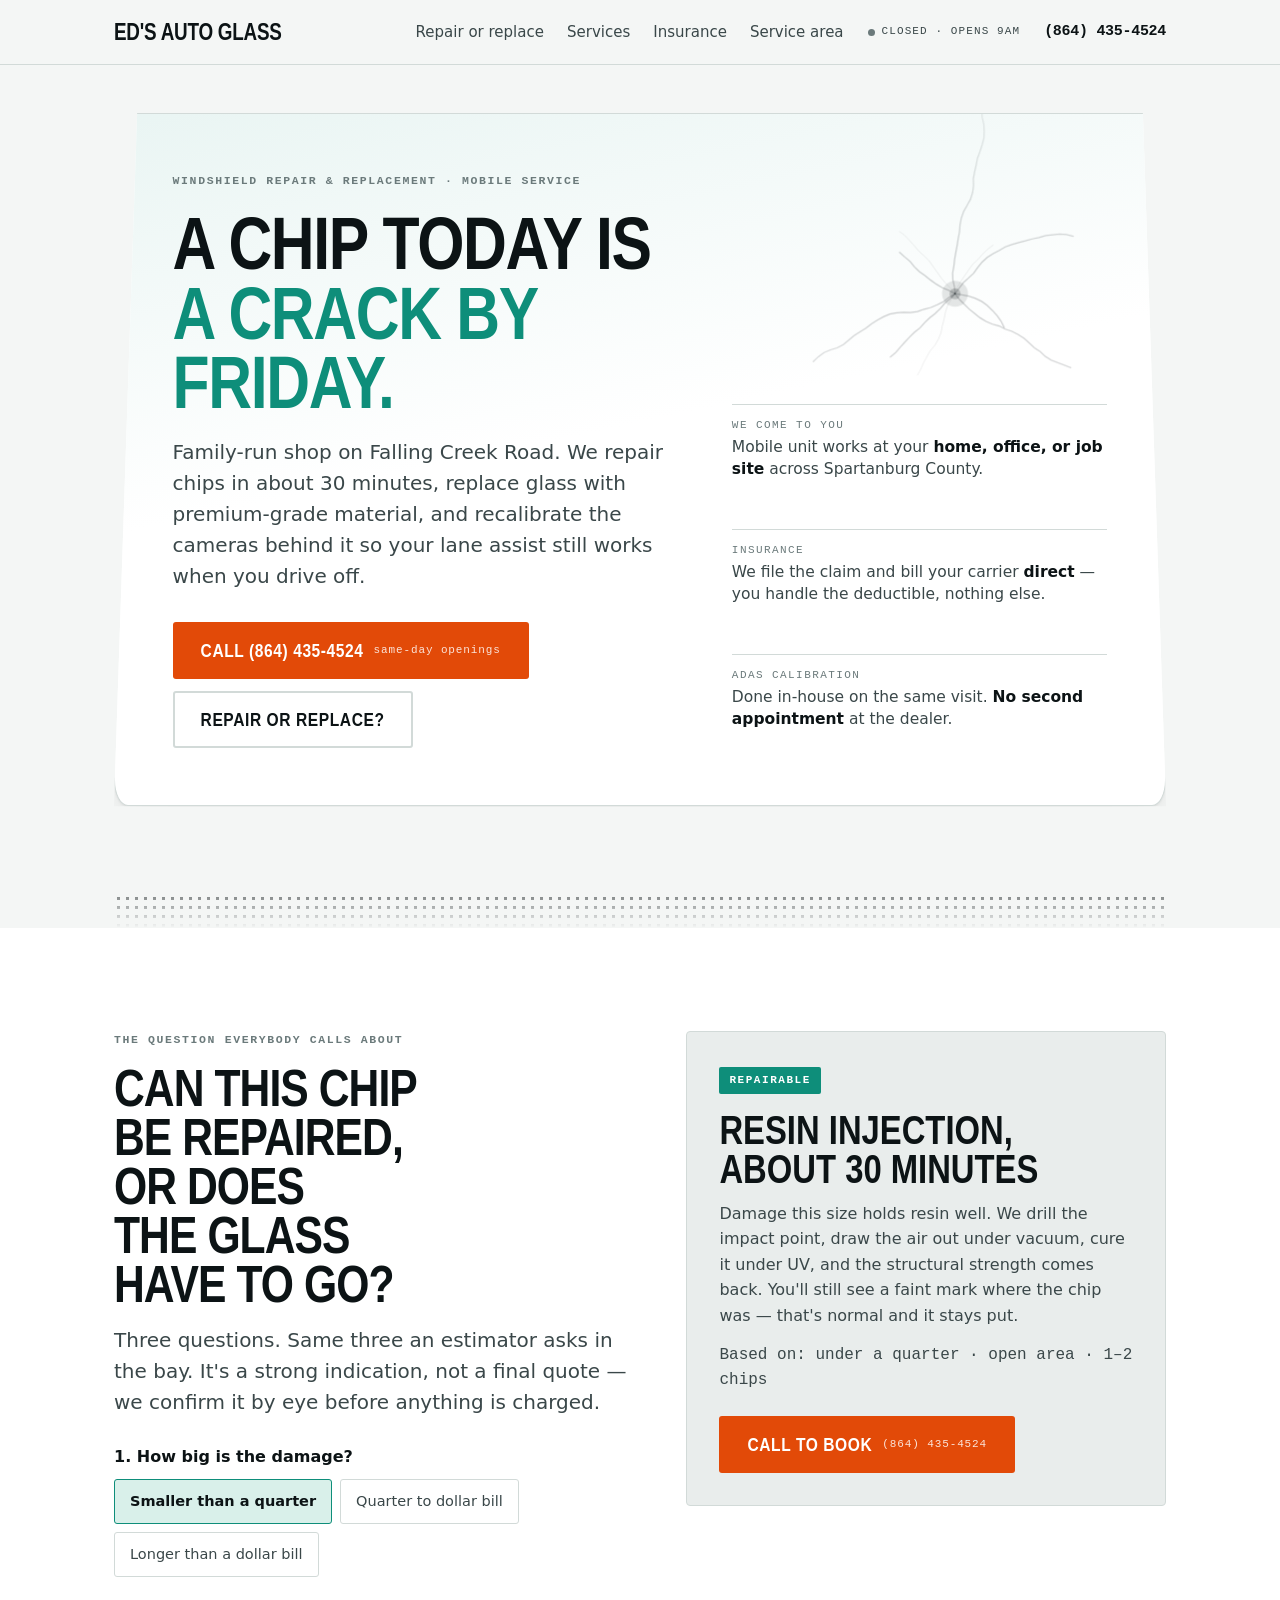
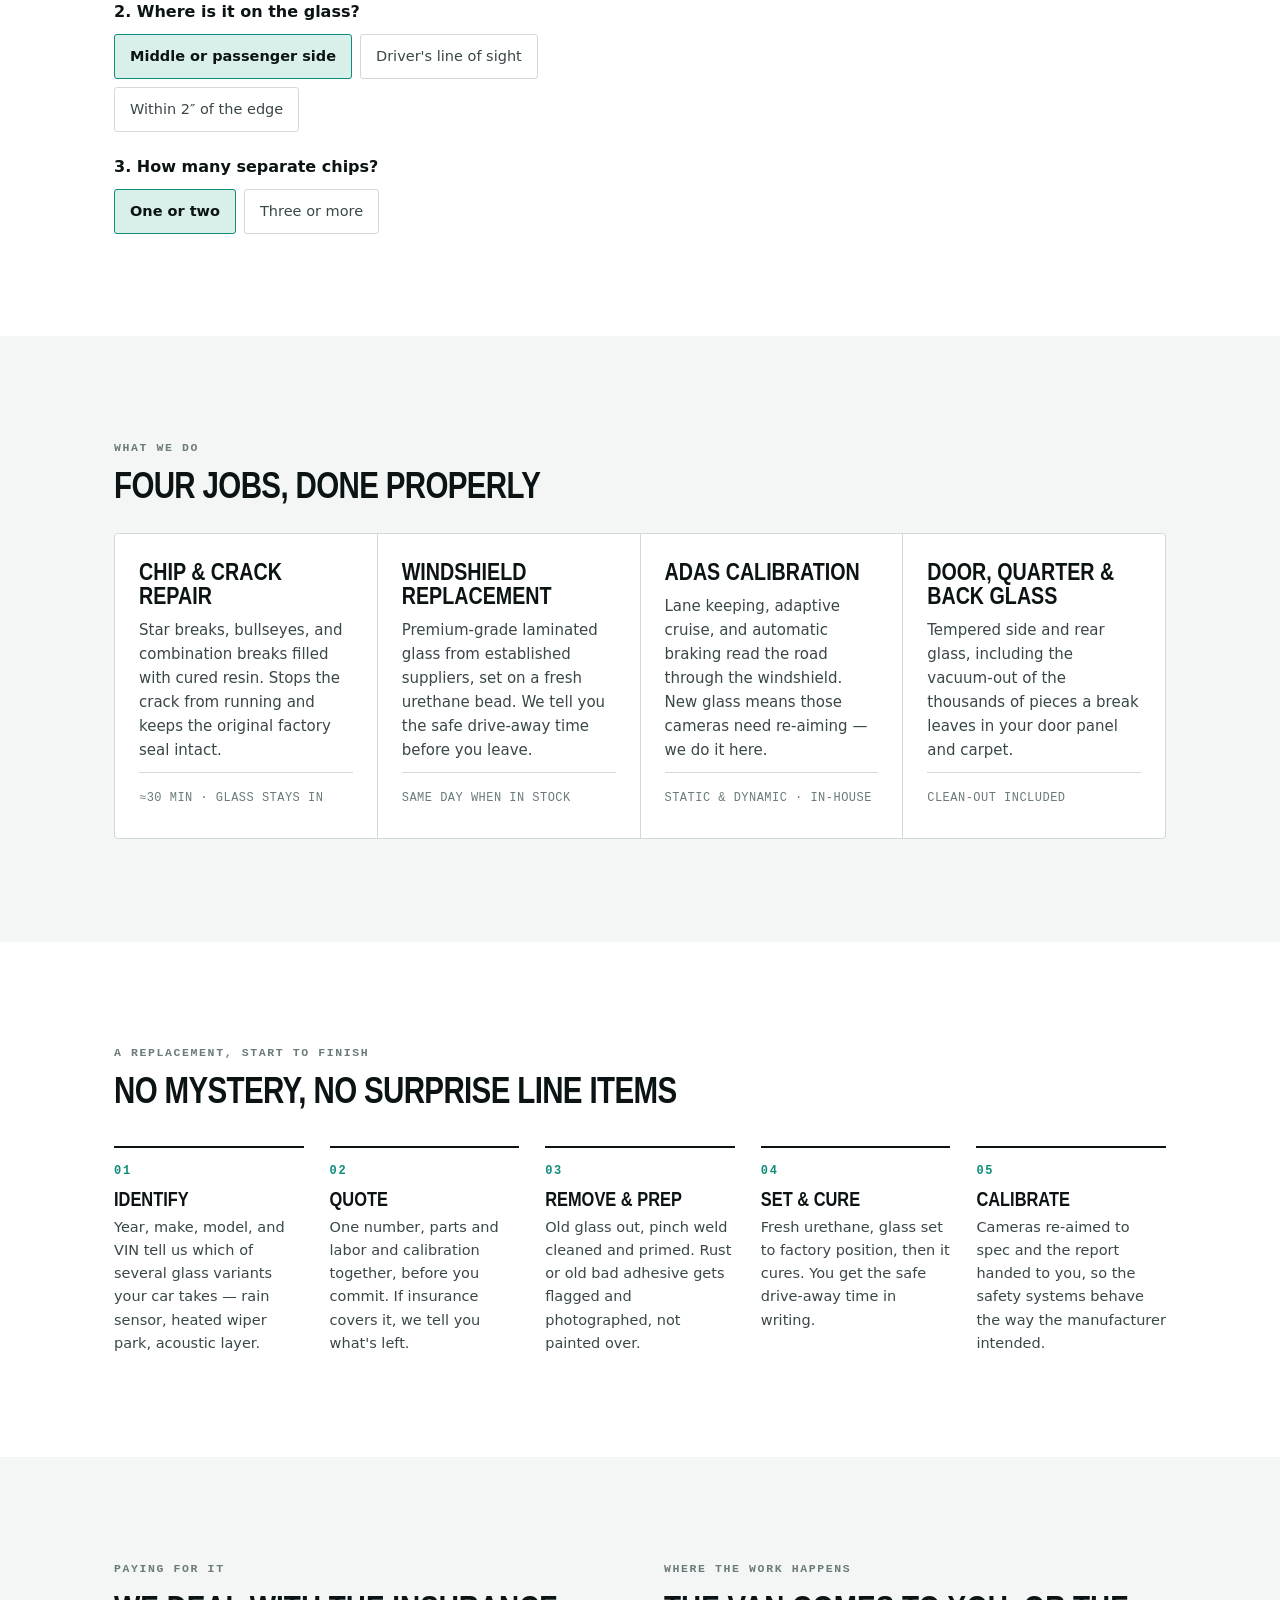
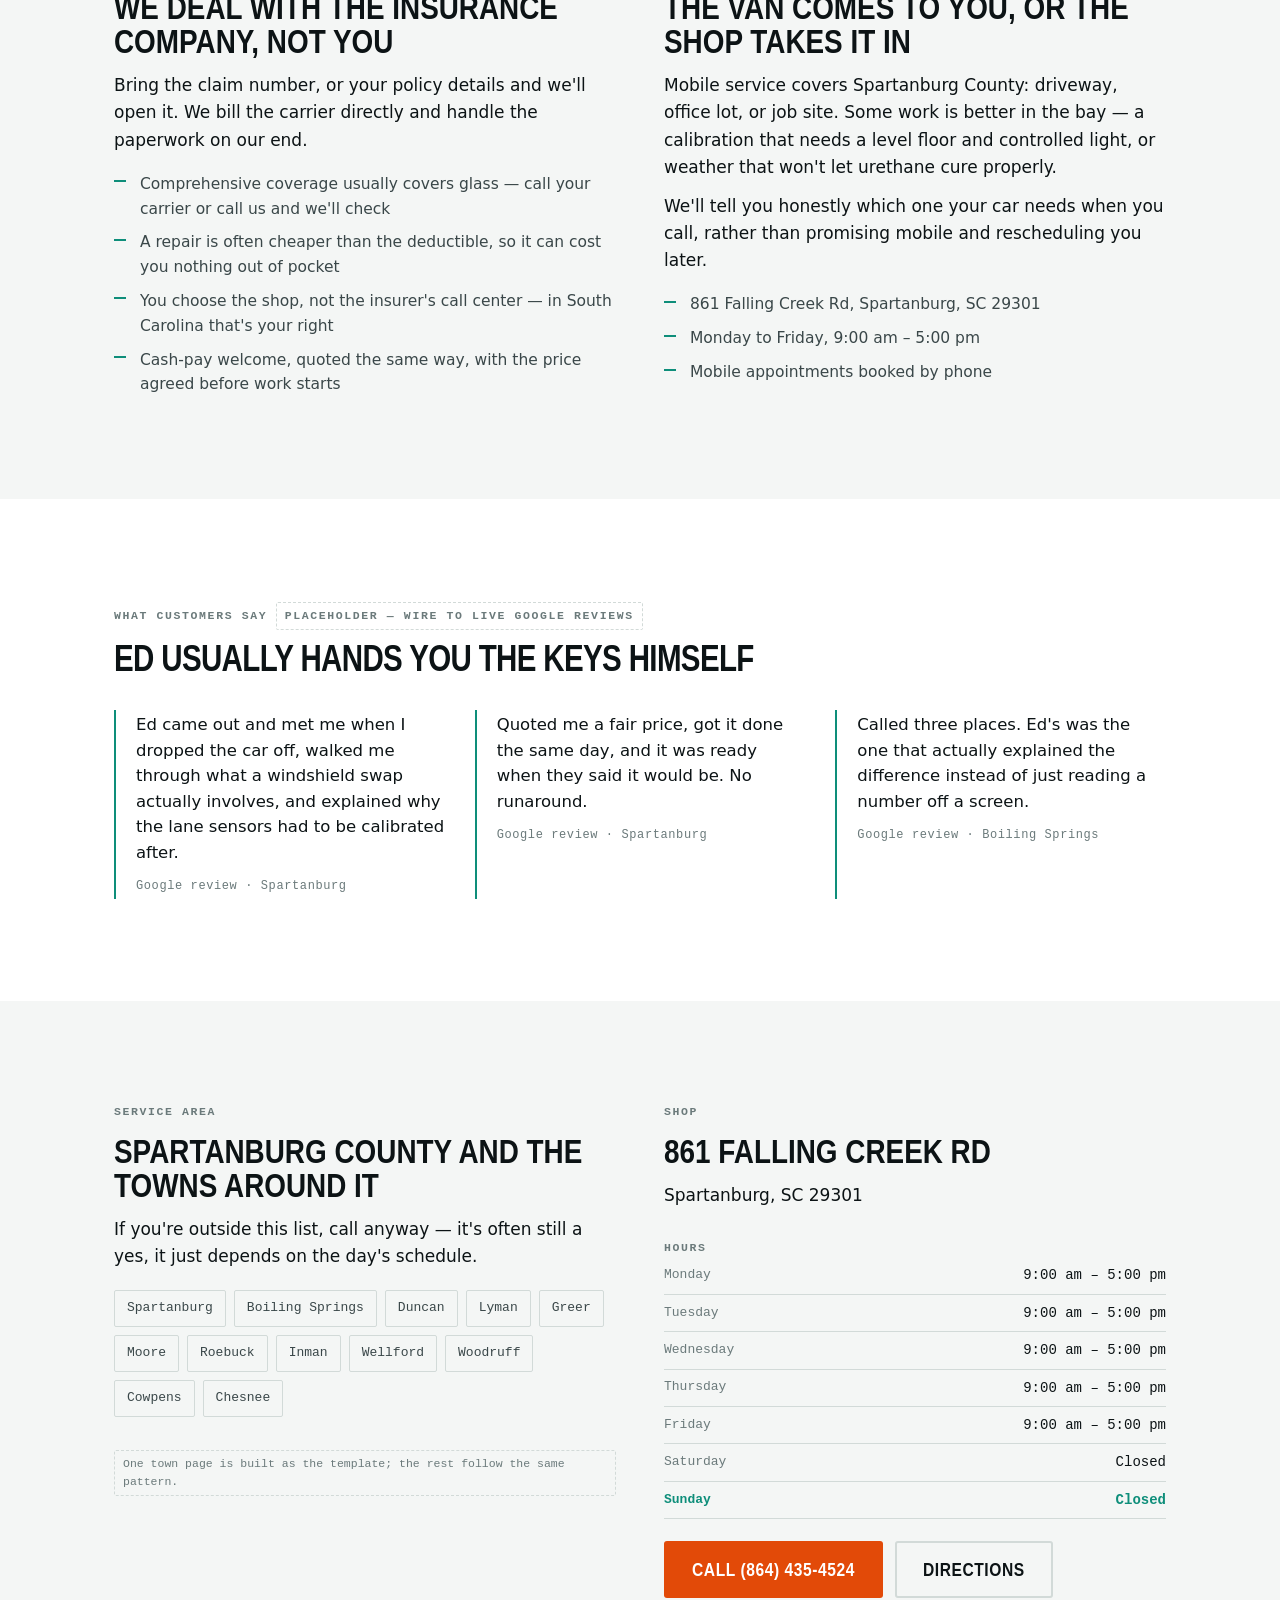
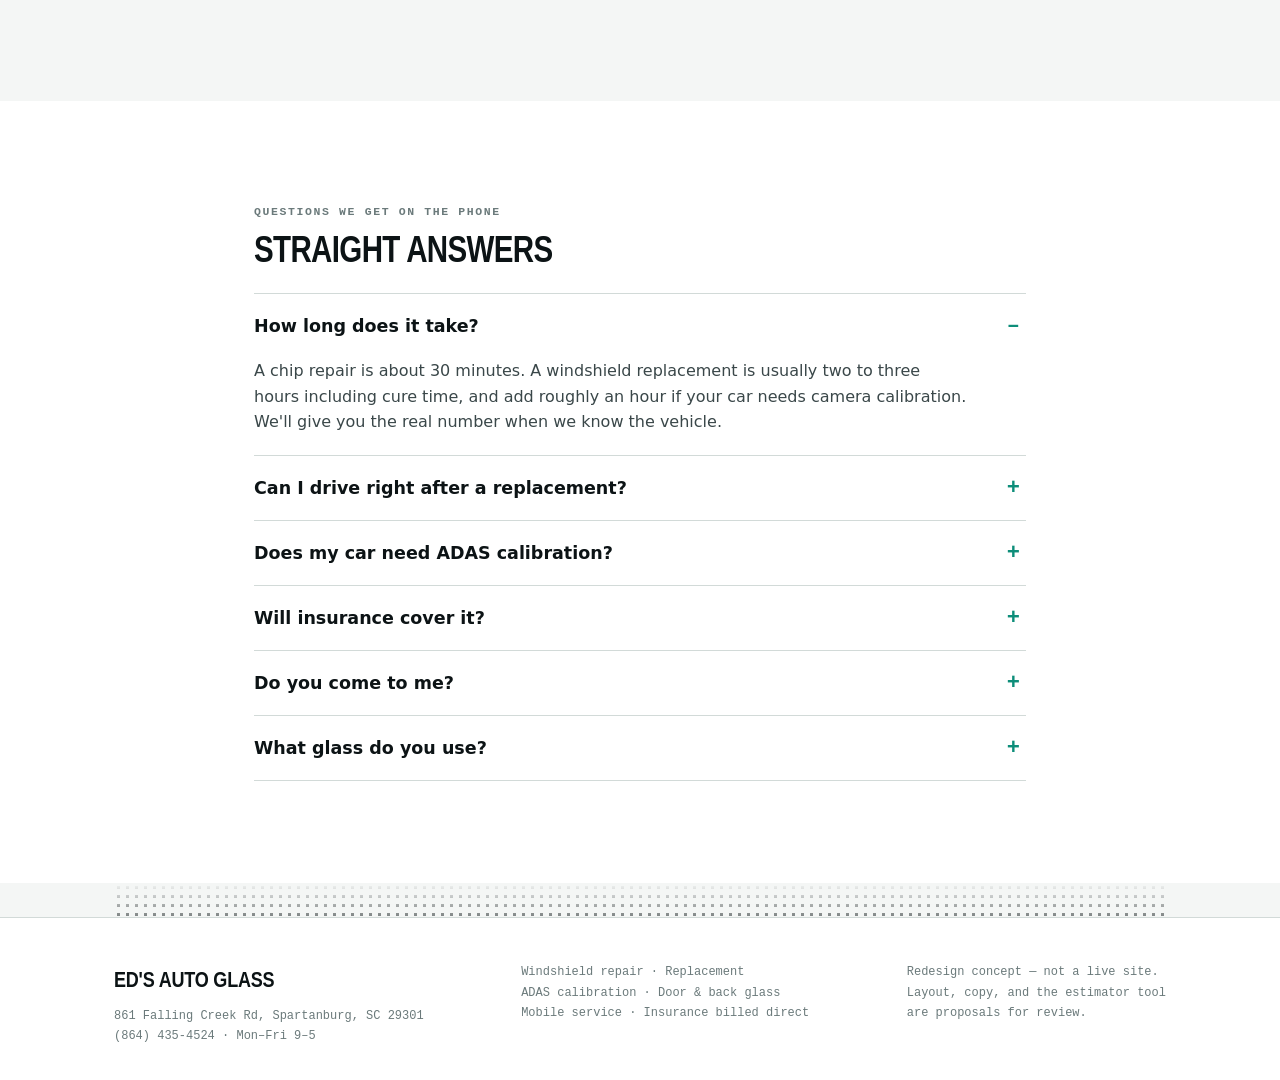
==== redesign/index.html @ d56897b0 "Add Ed's Auto Glass home page redesign concept Static concept for edsautoglassrepair.com, built arou" ====
<!doctype html>
<html lang="en">
<head>
<meta charset="utf-8">
<meta name="viewport" content="width=device-width, initial-scale=1">
<title>Windshield Repair &amp; Replacement in Spartanburg, SC | Ed's Auto Glass</title>
<meta name="description" content="Family-run auto glass shop in Spartanburg, SC. Chip repair in about 30 minutes, windshield replacement with ADAS calibration in-house, mobile service across Spartanburg County. Call (864) 435-4524.">
<link rel="canonical" href="https://www.edsautoglassrepair.com/">
<meta name="theme-color" content="#0E8E7A" media="(prefers-color-scheme: light)">
<meta name="theme-color" content="#0A1012" media="(prefers-color-scheme: dark)">

<meta property="og:type" content="website">
<meta property="og:site_name" content="Ed's Auto Glass">
<meta property="og:title" content="Windshield Repair &amp; Replacement in Spartanburg, SC">
<meta property="og:description" content="Chip repair in about 30 minutes. Windshield replacement with ADAS calibration done in-house. Mobile service across Spartanburg County.">
<meta property="og:url" content="https://www.edsautoglassrepair.com/">
<meta name="twitter:card" content="summary_large_image">

<link rel="stylesheet" href="assets/styles.css">

<script type="application/ld+json">
{
  "@context": "https://schema.org",
  "@type": "AutoRepair",
  "@id": "https://www.edsautoglassrepair.com/#shop",
  "name": "Ed's Auto Glass",
  "url": "https://www.edsautoglassrepair.com/",
  "telephone": "+1-864-435-4524",
  "address": {
    "@type": "PostalAddress",
    "streetAddress": "861 Falling Creek Rd",
    "addressLocality": "Spartanburg",
    "addressRegion": "SC",
    "postalCode": "29301",
    "addressCountry": "US"
  },
  "openingHoursSpecification": [{
    "@type": "OpeningHoursSpecification",
    "dayOfWeek": ["Monday","Tuesday","Wednesday","Thursday","Friday"],
    "opens": "09:00",
    "closes": "17:00"
  }],
  "areaServed": [
    {"@type":"City","name":"Spartanburg"},
    {"@type":"City","name":"Boiling Springs"},
    {"@type":"City","name":"Duncan"},
    {"@type":"City","name":"Lyman"},
    {"@type":"City","name":"Greer"},
    {"@type":"City","name":"Moore"},
    {"@type":"City","name":"Roebuck"},
    {"@type":"City","name":"Inman"},
    {"@type":"City","name":"Wellford"},
    {"@type":"City","name":"Woodruff"},
    {"@type":"City","name":"Cowpens"},
    {"@type":"City","name":"Chesnee"}
  ],
  "hasOfferCatalog": {
    "@type": "OfferCatalog",
    "name": "Auto glass services",
    "itemListElement": [
      {"@type":"Offer","itemOffered":{"@type":"Service","name":"Windshield chip and crack repair"}},
      {"@type":"Offer","itemOffered":{"@type":"Service","name":"Windshield replacement"}},
      {"@type":"Offer","itemOffered":{"@type":"Service","name":"ADAS camera calibration"}},
      {"@type":"Offer","itemOffered":{"@type":"Service","name":"Door, quarter and back glass replacement"}},
      {"@type":"Offer","itemOffered":{"@type":"Service","name":"Mobile auto glass service"}}
    ]
  }
}
</script>

<script type="application/ld+json">
{
  "@context": "https://schema.org",
  "@type": "FAQPage",
  "mainEntity": [
    {"@type":"Question","name":"How long does auto glass work take?",
     "acceptedAnswer":{"@type":"Answer","text":"A chip repair is about 30 minutes. A windshield replacement is usually two to three hours including cure time, and add roughly an hour if your car needs camera calibration."}},
    {"@type":"Question","name":"Can I drive right after a windshield replacement?",
     "acceptedAnswer":{"@type":"Answer","text":"Not immediately. Urethane needs to cure to hold the glass at crash strength, and the safe drive-away time depends on the adhesive and the weather that day. We give you the exact time before you leave."}},
    {"@type":"Question","name":"Does my car need ADAS calibration after a new windshield?",
     "acceptedAnswer":{"@type":"Answer","text":"If it has lane keeping, adaptive cruise, or automatic emergency braking, almost certainly yes. Those cameras look through the windshield and a new pane moves them off aim. We calibrate in-house on the same visit."}},
    {"@type":"Question","name":"Will insurance cover windshield repair or replacement?",
     "acceptedAnswer":{"@type":"Answer","text":"Comprehensive coverage typically includes glass, and a chip repair often costs less than a deductible. Give us your policy or claim number and we will check it and bill the carrier directly."}},
    {"@type":"Question","name":"Do you offer mobile auto glass service?",
     "acceptedAnswer":{"@type":"Answer","text":"Yes, across Spartanburg County. Some jobs are better done in the shop, such as calibrations that need a level floor, or weather that stops urethane curing properly."}},
    {"@type":"Question","name":"What glass do you use?",
     "acceptedAnswer":{"@type":"Answer","text":"Premium-grade laminated and tempered glass from established suppliers, meeting or exceeding federal safety standards. OEM-branded glass is available on request."}}
  ]
}
</script>
</head>
<body>

<a class="skip" href="#main">Skip to content</a>

<header class="topbar">
  <div class="wrap topbar__in">
    <a class="mark" href="/">
      <span class="mark__name">Ed's Auto Glass</span>
      <span class="mark__loc">Spartanburg, SC</span>
    </a>
    <nav class="nav" aria-label="Main">
      <a href="#check">Repair or replace</a>
      <a href="#services">Services</a>
      <a href="#insurance">Insurance</a>
      <a href="#area">Service area</a>
    </nav>
    <span class="status" id="status" data-open="no"><span class="status__dot"></span><span id="statusText">Mon–Fri 9–5</span></span>
    <a class="topphone" href="tel:+18644354524">(864)&nbsp;435-4524</a>
  </div>
</header>

<main id="main">

  <!-- HERO -->
  <section class="hero">
    <div class="wrap">
      <div class="glass">
        <div class="glass__frit"></div>
        <canvas id="crack" aria-hidden="true"></canvas>
        <div class="hero__grid">
          <div>
            <p class="label">Windshield repair &amp; replacement · Mobile service</p>
            <h1 class="h-display t-xxl" style="margin-top:18px">A chip today is<br><em>a crack by Friday.</em></h1>
            <p class="lede" style="margin-top:20px">Family-run shop on Falling Creek Road. We repair chips in about 30 minutes, replace glass with premium-grade material, and recalibrate the cameras behind it so your lane assist still works when you drive off.</p>
            <div class="hero__cta">
              <a class="btn btn--call" href="tel:+18644354524">Call (864) 435-4524 <span class="sub">same-day openings</span></a>
              <a class="btn btn--ghost" href="#check">Repair or replace?</a>
            </div>
          </div>
          <div class="hero__aside">
            <dl class="spec"><dt>We come to you</dt><dd>Mobile unit works at your <b>home, office, or job site</b> across Spartanburg County.</dd></dl>
            <dl class="spec"><dt>Insurance</dt><dd>We file the claim and bill your carrier <b>direct</b> — you handle the deductible, nothing else.</dd></dl>
            <dl class="spec"><dt>ADAS calibration</dt><dd>Done in-house on the same visit. <b>No second appointment</b> at the dealer.</dd></dl>
          </div>
        </div>
      </div>
    </div>
  </section>

  <div class="wrap"><div class="frit"></div></div>

  <!-- DECISION TOOL -->
  <section class="section section--panel" id="check">
    <div class="wrap">
      <div class="tool">
        <div>
          <p class="label">The question everybody calls about</p>
          <h2 class="h-display t-xl" style="margin-top:14px; max-width:14ch">Can this chip be repaired, or does the glass have to go?</h2>
          <p class="lede" style="margin-top:18px">Three questions. Same three an estimator asks in the bay. It's a strong indication, not a final quote — we confirm it by eye before anything is charged.</p>

          <div class="qset">
            <fieldset class="q">
              <legend>1. How big is the damage?</legend>
              <div class="opts">
                <label class="opt"><input type="radio" name="size" value="small" checked><span>Smaller than a quarter</span></label>
                <label class="opt"><input type="radio" name="size" value="mid"><span>Quarter to dollar bill</span></label>
                <label class="opt"><input type="radio" name="size" value="big"><span>Longer than a dollar bill</span></label>
              </div>
            </fieldset>
            <fieldset class="q">
              <legend>2. Where is it on the glass?</legend>
              <div class="opts">
                <label class="opt"><input type="radio" name="loc" value="open" checked><span>Middle or passenger side</span></label>
                <label class="opt"><input type="radio" name="loc" value="sight"><span>Driver's line of sight</span></label>
                <label class="opt"><input type="radio" name="loc" value="edge"><span>Within 2″ of the edge</span></label>
              </div>
            </fieldset>
            <fieldset class="q">
              <legend>3. How many separate chips?</legend>
              <div class="opts">
                <label class="opt"><input type="radio" name="count" value="few" checked><span>One or two</span></label>
                <label class="opt"><input type="radio" name="count" value="many"><span>Three or more</span></label>
              </div>
            </fieldset>
          </div>
        </div>

        <aside class="verdict" id="verdict" data-mode="repair" aria-live="polite">
          <span class="verdict__flag" id="vFlag">Repairable</span>
          <h3 id="vTitle">Resin injection, about 30 minutes</h3>
          <p id="vBody">Damage this size holds resin well. We drill the impact point, draw the air out under vacuum, cure it under UV, and the structural strength comes back. You'll still see a faint mark where the chip was — that's normal and it stays put.</p>
          <p class="verdict__why" id="vWhy">Based on: under a quarter · open area · 1–2 chips</p>
          <a class="btn btn--call" href="tel:+18644354524">Call to book <span class="sub">(864) 435-4524</span></a>
        </aside>
      </div>
    </div>
  </section>

  <!-- SERVICES -->
  <section class="section" id="services">
    <div class="wrap">
      <p class="label">What we do</p>
      <h2 class="h-display t-lg" style="margin:12px 0 30px">Four jobs, done properly</h2>
      <div class="grid-4">
        <article class="card">
          <h3>Chip &amp; crack repair</h3>
          <p>Star breaks, bullseyes, and combination breaks filled with cured resin. Stops the crack from running and keeps the original factory seal intact.</p>
          <p class="meta">≈30 MIN · GLASS STAYS IN</p>
        </article>
        <article class="card">
          <h3>Windshield replacement</h3>
          <p>Premium-grade laminated glass from established suppliers, set on a fresh urethane bead. We tell you the safe drive-away time before you leave.</p>
          <p class="meta">SAME DAY WHEN IN STOCK</p>
        </article>
        <article class="card">
          <h3>ADAS calibration</h3>
          <p>Lane keeping, adaptive cruise, and automatic braking read the road through the windshield. New glass means those cameras need re-aiming — we do it here.</p>
          <p class="meta">STATIC &amp; DYNAMIC · IN-HOUSE</p>
        </article>
        <article class="card">
          <h3>Door, quarter &amp; back glass</h3>
          <p>Tempered side and rear glass, including the vacuum-out of the thousands of pieces a break leaves in your door panel and carpet.</p>
          <p class="meta">CLEAN-OUT INCLUDED</p>
        </article>
      </div>
    </div>
  </section>

  <!-- PROCESS (numbered because it genuinely is a sequence) -->
  <section class="section section--panel">
    <div class="wrap">
      <p class="label">A replacement, start to finish</p>
      <h2 class="h-display t-lg" style="margin:12px 0 0">No mystery, no surprise line items</h2>
      <div class="steps">
        <div class="step"><div class="step__n">01</div><h4>Identify</h4><p>Year, make, model, and VIN tell us which of several glass variants your car takes — rain sensor, heated wiper park, acoustic layer.</p></div>
        <div class="step"><div class="step__n">02</div><h4>Quote</h4><p>One number, parts and labor and calibration together, before you commit. If insurance covers it, we tell you what's left.</p></div>
        <div class="step"><div class="step__n">03</div><h4>Remove &amp; prep</h4><p>Old glass out, pinch weld cleaned and primed. Rust or old bad adhesive gets flagged and photographed, not painted over.</p></div>
        <div class="step"><div class="step__n">04</div><h4>Set &amp; cure</h4><p>Fresh urethane, glass set to factory position, then it cures. You get the safe drive-away time in writing.</p></div>
        <div class="step"><div class="step__n">05</div><h4>Calibrate</h4><p>Cameras re-aimed to spec and the report handed to you, so the safety systems behave the way the manufacturer intended.</p></div>
      </div>
    </div>
  </section>

  <!-- INSURANCE + MOBILE -->
  <section class="section" id="insurance">
    <div class="wrap two">
      <div class="block">
        <p class="label">Paying for it</p>
        <h3>We deal with the insurance company, not you</h3>
        <p>Bring the claim number, or your policy details and we'll open it. We bill the carrier directly and handle the paperwork on our end.</p>
        <ul class="ticks">
          <li>Comprehensive coverage usually covers glass — call your carrier or call us and we'll check</li>
          <li>A repair is often cheaper than the deductible, so it can cost you nothing out of pocket</li>
          <li>You choose the shop, not the insurer's call center — in South Carolina that's your right</li>
          <li>Cash-pay welcome, quoted the same way, with the price agreed before work starts</li>
        </ul>
      </div>
      <div class="block">
        <p class="label">Where the work happens</p>
        <h3>The van comes to you, or the shop takes it in</h3>
        <p>Mobile service covers Spartanburg County: driveway, office lot, or job site. Some work is better in the bay — a calibration that needs a level floor and controlled light, or weather that won't let urethane cure properly.</p>
        <p>We'll tell you honestly which one your car needs when you call, rather than promising mobile and rescheduling you later.</p>
        <ul class="ticks">
          <li>861 Falling Creek Rd, Spartanburg, SC 29301</li>
          <li>Monday to Friday, 9:00 am – 5:00 pm</li>
          <li>Mobile appointments booked by phone</li>
        </ul>
      </div>
    </div>
  </section>

  <!-- REVIEWS -->
  <section class="section section--panel">
    <div class="wrap">
      <p class="label">What customers say <span class="note">placeholder — wire to live Google reviews</span></p>
      <h2 class="h-display t-lg" style="margin:12px 0 0">Ed usually hands you the keys himself</h2>
      <div class="quotes">
        <div class="quote"><blockquote>Ed came out and met me when I dropped the car off, walked me through what a windshield swap actually involves, and explained why the lane sensors had to be calibrated after.</blockquote><footer>Google review · Spartanburg</footer></div>
        <div class="quote"><blockquote>Quoted me a fair price, got it done the same day, and it was ready when they said it would be. No runaround.</blockquote><footer>Google review · Spartanburg</footer></div>
        <div class="quote"><blockquote>Called three places. Ed's was the one that actually explained the difference instead of just reading a number off a screen.</blockquote><footer>Google review · Boiling Springs</footer></div>
      </div>
    </div>
  </section>

  <!-- AREA + HOURS -->
  <section class="section" id="area">
    <div class="wrap two">
      <div class="block">
        <p class="label">Service area</p>
        <h3>Spartanburg County and the towns around it</h3>
        <p>If you're outside this list, call anyway — it's often still a yes, it just depends on the day's schedule.</p>
        <ul class="areas">
          <li><span>Spartanburg</span></li>
          <li><a href="service-area/boiling-springs.html">Boiling Springs</a></li>
          <li><span>Duncan</span></li>
          <li><span>Lyman</span></li>
          <li><span>Greer</span></li>
          <li><span>Moore</span></li>
          <li><span>Roebuck</span></li>
          <li><span>Inman</span></li>
          <li><span>Wellford</span></li>
          <li><span>Woodruff</span></li>
          <li><span>Cowpens</span></li>
          <li><span>Chesnee</span></li>
        </ul>
        <p class="note" style="margin-top:16px">One town page is built as the template; the rest follow the same pattern.</p>
      </div>
      <div class="block">
        <p class="label">Shop</p>
        <h3>861 Falling Creek Rd</h3>
        <p>Spartanburg, SC 29301</p>
        <table class="hours">
          <caption class="label" style="text-align:left; padding-top:14px">Hours</caption>
          <tbody>
            <tr data-day="1"><th scope="row">Monday</th><td>9:00 am – 5:00 pm</td></tr>
            <tr data-day="2"><th scope="row">Tuesday</th><td>9:00 am – 5:00 pm</td></tr>
            <tr data-day="3"><th scope="row">Wednesday</th><td>9:00 am – 5:00 pm</td></tr>
            <tr data-day="4"><th scope="row">Thursday</th><td>9:00 am – 5:00 pm</td></tr>
            <tr data-day="5"><th scope="row">Friday</th><td>9:00 am – 5:00 pm</td></tr>
            <tr data-day="6"><th scope="row">Saturday</th><td>Closed</td></tr>
            <tr data-day="0"><th scope="row">Sunday</th><td>Closed</td></tr>
          </tbody>
        </table>
        <div style="display:flex; gap:12px; flex-wrap:wrap; margin-top:22px">
          <a class="btn btn--call" href="tel:+18644354524">Call (864) 435-4524</a>
          <a class="btn btn--ghost" href="https://maps.google.com/?q=861+Falling+Creek+Rd+Spartanburg+SC+29301">Directions</a>
        </div>
      </div>
    </div>
  </section>

  <!-- FAQ -->
  <section class="section section--panel">
    <div class="wrap" style="max-width:900px">
      <p class="label">Questions we get on the phone</p>
      <h2 class="h-display t-lg" style="margin:12px 0 0">Straight answers</h2>
      <div class="faq">
        <details open><summary>How long does it take?</summary><p>A chip repair is about 30 minutes. A windshield replacement is usually two to three hours including cure time, and add roughly an hour if your car needs camera calibration. We'll give you the real number when we know the vehicle.</p></details>
        <details><summary>Can I drive right after a replacement?</summary><p>Not immediately. Urethane needs to cure to hold the glass at crash strength, and the safe drive-away time depends on the adhesive and the weather that day. We tell you the exact time before you leave — it's a safety number, not a formality.</p></details>
        <details><summary>Does my car need ADAS calibration?</summary><p>If it has lane keeping, adaptive cruise, or automatic emergency braking, almost certainly yes — those cameras look through the windshield and a new pane moves them off aim. We do it in-house on the same visit.</p></details>
        <details><summary>Will insurance cover it?</summary><p>Comprehensive coverage typically includes glass. A chip repair often costs less than a deductible. Give us your policy or claim number and we'll check it for you and bill the carrier directly.</p></details>
        <details><summary>Do you come to me?</summary><p>Yes, across Spartanburg County. Some jobs are better done in the shop — calibrations that need a level floor, or weather that stops urethane curing properly. We'll say which when you call.</p></details>
        <details><summary>What glass do you use?</summary><p>Premium-grade laminated and tempered glass from established suppliers, meeting or exceeding federal safety standards. If you want OEM-branded glass specifically, ask and we'll price it.</p></details>
      </div>
    </div>
  </section>

</main>

<div class="wrap"><div class="frit frit--up"></div></div>

<footer class="foot">
  <div class="wrap foot__in">
    <div>
      <span class="foot__mark">Ed's Auto Glass</span>
      <p class="foot__legal" style="margin-top:8px">
        861 Falling Creek Rd, Spartanburg, SC 29301<br>
        <a href="tel:+18644354524" style="text-decoration:none">(864) 435-4524</a> · Mon–Fri 9–5
      </p>
    </div>
    <p class="foot__legal">Windshield repair · Replacement<br>ADAS calibration · Door &amp; back glass<br>Mobile service · Insurance billed direct</p>
    <p class="foot__legal">Redesign concept — not a live site.<br>Layout, copy, and the estimator tool<br>are proposals for review.</p>
  </div>
</footer>

<nav class="callbar" aria-label="Quick contact">
  <a class="primary" href="tel:+18644354524">Call now<small>(864) 435-4524</small></a>
  <a href="#check">Repair or replace?<small>60-second check</small></a>
</nav>

<script src="assets/app.js"></script>
</body>
</html>
---- redesign/assets/styles.css ----
/* ============================================================
   Ed's Auto Glass — redesign concept
   Design tokens. Palette is drawn from the material itself:
   --edge  is the green tint on the cut edge of laminated glass
   --frit  is the black ceramic dot band printed around every windshield
   --signal is roadside safety orange, used only on the call button
   ============================================================ */
:root{
  --ground:#F4F6F5;
  --panel:#FFFFFF;
  --panel-2:#E9EDEC;
  --ink:#0C1315;
  --ink-2:#3A4749;
  --ink-3:#6B7A7B;
  --rule:#D2DAD8;
  --edge:#0E8E7A;
  --edge-soft:#D9F0EA;
  --signal:#E24A08;
  --frit:#0C1315;
  --shadow:0 1px 2px rgba(12,19,21,.06), 0 12px 32px -18px rgba(12,19,21,.35);
}
@media (prefers-color-scheme: dark){
  :root{
    --ground:#0A1012;
    --panel:#101819;
    --panel-2:#16211F;
    --ink:#EDF3F1;
    --ink-2:#AEBDBA;
    --ink-3:#7C8C8B;
    --rule:#222F2F;
    --edge:#17B39A;
    --edge-soft:#0F2A28;
    --signal:#FF6A2B;
    --frit:#05090A;
    --shadow:0 1px 2px rgba(0,0,0,.5), 0 20px 44px -24px rgba(0,0,0,.9);
  }
}
:root[data-theme="light"]{
  --ground:#F4F6F5; --panel:#FFFFFF; --panel-2:#E9EDEC;
  --ink:#0C1315; --ink-2:#3A4749; --ink-3:#6B7A7B; --rule:#D2DAD8;
  --edge:#0E8E7A; --edge-soft:#D9F0EA; --signal:#E24A08; --frit:#0C1315;
  --shadow:0 1px 2px rgba(12,19,21,.06), 0 12px 32px -18px rgba(12,19,21,.35);
}
:root[data-theme="dark"]{
  --ground:#0A1012; --panel:#101819; --panel-2:#16211F;
  --ink:#EDF3F1; --ink-2:#AEBDBA; --ink-3:#7C8C8B; --rule:#222F2F;
  --edge:#17B39A; --edge-soft:#0F2A28; --signal:#FF6A2B; --frit:#05090A;
  --shadow:0 1px 2px rgba(0,0,0,.5), 0 20px 44px -24px rgba(0,0,0,.9);
}

:root{
  --display:"Arial Narrow","Helvetica Neue Condensed",'Roboto Condensed',"Liberation Sans Narrow",Impact,system-ui,sans-serif;
  --body:system-ui,-apple-system,"Segoe UI",Roboto,"Helvetica Neue",Arial,sans-serif;
  --data:ui-monospace,"SF Mono",SFMono-Regular,Menlo,Consolas,"Liberation Mono",monospace;
  --wrap:1180px;
  --pad:clamp(20px,5vw,64px);
}

*,*::before,*::after{box-sizing:border-box}
html{-webkit-text-size-adjust:100%}
body{
  margin:0; background:var(--ground); color:var(--ink);
  font-family:var(--body); font-size:17px; line-height:1.6;
  -webkit-font-smoothing:antialiased;
}
img{max-width:100%;display:block}
a{color:inherit}
:focus-visible{outline:3px solid var(--edge); outline-offset:3px; border-radius:2px}

.skip{
  position:absolute; left:-9999px; top:0; z-index:200;
  background:var(--panel); color:var(--ink); padding:12px 18px;
  border:2px solid var(--edge); border-radius:0 0 4px 0;
}
.skip:focus{left:0}

/* ============================================================
   PRIMITIVES
   ============================================================ */
.wrap{max-width:var(--wrap); margin-inline:auto; padding-inline:var(--pad)}

.h-display{
  font-family:var(--display); font-weight:700;
  font-stretch:condensed; text-transform:uppercase; letter-spacing:-.018em;
  line-height:.94; text-wrap:balance; margin:0;
}
.t-xxl{font-size:clamp(40px,6.4vw,74px)}
.t-xl{font-size:clamp(30px,4.2vw,52px)}
.t-lg{font-size:clamp(25px,3vw,36px)}

.label{
  font-family:var(--data); font-size:11.5px; font-weight:600;
  letter-spacing:.14em; text-transform:uppercase; color:var(--ink-3);
  margin:0;
}
.lede{font-size:clamp(17px,1.6vw,20px); line-height:1.55; color:var(--ink-2); max-width:60ch; margin:0}
p{margin:0}

/* Frit — the ceramic dot-matrix band printed around real windshield glass.
   Dot size falls off across the band, same as the real thing. */
.frit{
  height:34px; width:100%;
  background-image:radial-gradient(circle at center, var(--frit) 1.5px, transparent 1.9px);
  background-size:9px 9px;
  -webkit-mask-image:linear-gradient(to bottom, #000 0%, rgba(0,0,0,.55) 45%, transparent 100%);
  mask-image:linear-gradient(to bottom, #000 0%, rgba(0,0,0,.55) 45%, transparent 100%);
  opacity:.5;
}
.frit--up{
  -webkit-mask-image:linear-gradient(to top, #000 0%, rgba(0,0,0,.55) 45%, transparent 100%);
  mask-image:linear-gradient(to top, #000 0%, rgba(0,0,0,.55) 45%, transparent 100%);
}

.btn{
  display:inline-flex; align-items:center; gap:10px;
  font-family:var(--display); text-transform:uppercase; letter-spacing:.03em;
  font-size:19px; font-weight:700; line-height:1;
  padding:17px 26px; border-radius:3px; border:2px solid transparent;
  text-decoration:none; cursor:pointer; transition:transform .12s ease, background .12s ease;
}
.btn:active{transform:translateY(1px)}
.btn--call{background:var(--signal); color:#fff}
.btn--call:hover{background:color-mix(in srgb, var(--signal) 88%, #000)}
.btn--ghost{border-color:var(--rule); color:var(--ink); background:transparent}
.btn--ghost:hover{border-color:var(--edge); color:var(--edge)}
.btn .sub{
  font-family:var(--data); font-size:11px; letter-spacing:.08em;
  font-weight:500; opacity:.85; text-transform:none; white-space:nowrap;
}
@media (max-width:420px){
  .btn{font-size:17px; padding:15px 18px; gap:8px}
  .btn .sub{display:none}
}

.section{padding-block:clamp(56px,8vw,104px)}
.section--panel{background:var(--panel)}

/* ============================================================
   HEADER
   ============================================================ */
.topbar{
  position:sticky; top:0; z-index:60;
  background:color-mix(in srgb, var(--ground) 88%, transparent);
  backdrop-filter:saturate(140%) blur(10px);
  border-bottom:1px solid var(--rule);
}
.topbar__in{display:flex; align-items:center; gap:clamp(12px,2vw,24px); min-height:64px}
.mark{display:flex; align-items:baseline; gap:9px; text-decoration:none; margin-right:auto; flex:0 0 auto}
.mark__name{
  font-family:var(--display); font-weight:700; font-stretch:condensed;
  text-transform:uppercase; font-size:clamp(19px,2.4vw,23px);
  letter-spacing:-.01em; white-space:nowrap;
}
.mark__loc{font-family:var(--data); font-size:10.5px; letter-spacing:.16em; text-transform:uppercase; color:var(--ink-3); white-space:nowrap}
.nav{display:flex; gap:clamp(14px,1.8vw,26px)}
.nav a{font-size:15px; text-decoration:none; color:var(--ink-2); white-space:nowrap}
.nav a:hover{color:var(--edge)}
.topphone{
  font-family:var(--data); font-weight:600; font-size:15px; text-decoration:none;
  white-space:nowrap; letter-spacing:-.02em;
}
.topphone:hover{color:var(--edge)}
@media (max-width:1080px){ .nav{display:none} }
@media (max-width:1320px){ .mark__loc{display:none} }

.status{
  display:inline-flex; align-items:center; gap:7px; white-space:nowrap;
  font-family:var(--data); font-size:11px; letter-spacing:.1em; text-transform:uppercase;
  color:var(--ink-2);
}
@media (max-width:520px){ .status{display:none} }
.status__dot{width:7px; height:7px; border-radius:50%; background:var(--ink-3)}
.status[data-open="yes"] .status__dot{background:var(--edge); box-shadow:0 0 0 3px color-mix(in srgb, var(--edge) 22%, transparent)}

/* ============================================================
   HERO — content sits inside a windshield-shaped glass panel
   ============================================================ */
.hero{position:relative; padding-block:clamp(28px,4vw,48px) clamp(48px,7vw,88px)}
.glass{
  position:relative; overflow:hidden;
  border-radius:14px / 26px;
  background:
    linear-gradient(168deg, color-mix(in srgb, var(--edge) 9%, var(--panel)) 0%, var(--panel) 46%),
    var(--panel);
  border:1px solid var(--rule);
  box-shadow:var(--shadow);
  padding:clamp(28px,4.5vw,60px);
  /* the trapezoid taper of a real windshield */
  clip-path:polygon(2.2% 0, 97.8% 0, 100% 100%, 0 100%);
}
.glass__frit{
  position:absolute; inset:0; pointer-events:none;
  background-image:radial-gradient(circle at center, var(--frit) 1.6px, transparent 2px);
  background-size:9px 9px;
  -webkit-mask-image:radial-gradient(120% 130% at 50% 46%, transparent 58%, #000 100%);
  mask-image:radial-gradient(120% 130% at 50% 46%, transparent 58%, #000 100%);
  opacity:.34;
}
#crack{
  position:absolute; inset:0; width:100%; height:100%; pointer-events:none;
  -webkit-mask-image:radial-gradient(58% 46% at 80% 26%, #000 12%, rgba(0,0,0,.35) 62%, transparent 100%);
  mask-image:radial-gradient(58% 46% at 80% 26%, #000 12%, rgba(0,0,0,.35) 62%, transparent 100%);
}
@media (max-width:880px){
  #crack{
    -webkit-mask-image:radial-gradient(52% 22% at 78% 13%, #000 10%, rgba(0,0,0,.3) 58%, transparent 100%);
    mask-image:radial-gradient(52% 22% at 78% 13%, #000 10%, rgba(0,0,0,.3) 58%, transparent 100%);
  }
}
.hero__grid{position:relative; display:grid; gap:clamp(26px,4vw,54px); grid-template-columns:minmax(0,1.15fr) minmax(0,.85fr); align-items:end}
@media (max-width:880px){ .hero__grid{grid-template-columns:1fr; align-items:start} }

.hero h1{margin-bottom:20px}
.hero h1 em{font-style:normal; color:var(--edge)}
.hero__cta{display:flex; flex-wrap:wrap; gap:12px; margin-top:30px}
.hero__aside{display:flex; flex-direction:column; gap:14px}

.spec{border-top:1px solid var(--rule); padding-top:12px}
.spec dt{font-family:var(--data); font-size:11px; letter-spacing:.13em; text-transform:uppercase; color:var(--ink-3); margin-bottom:3px}
.spec dd{margin:0; font-size:15.5px; color:var(--ink-2); line-height:1.4}
.spec dd b{color:var(--ink); font-weight:600}

/* breadcrumb, used on the town pages */
.crumb{
  font-family:var(--data); font-size:12px; letter-spacing:.06em;
  color:var(--ink-3); padding-top:22px;
}
.crumb a{color:var(--ink-3); text-decoration:none}
.crumb a:hover{color:var(--edge)}
.crumb span{margin-inline:7px; opacity:.5}

/* ============================================================
   DECISION TOOL
   ============================================================ */
.tool{
  display:grid; grid-template-columns:minmax(0,1fr) minmax(0,.92fr);
  gap:clamp(24px,4vw,56px); align-items:start;
}
@media (max-width:920px){ .tool{grid-template-columns:1fr} }
.qset{display:flex; flex-direction:column; gap:22px; margin-top:26px}
.q legend{font-size:16px; font-weight:600; padding:0; margin-bottom:9px; color:var(--ink)}
.q{border:0; padding:0; margin:0}
.opts{display:flex; flex-wrap:wrap; gap:8px}
.opt{position:relative}
.opt input{position:absolute; opacity:0; width:100%; height:100%; margin:0; cursor:pointer}
.opt span{
  display:block; padding:10px 15px; border:1.5px solid var(--rule); border-radius:3px;
  font-size:14.5px; color:var(--ink-2); background:var(--panel); transition:.12s ease;
}
.opt input:checked + span{border-color:var(--edge); color:var(--ink); background:var(--edge-soft); font-weight:600}
.opt input:focus-visible + span{outline:3px solid var(--edge); outline-offset:2px}

.verdict{
  background:var(--panel-2); border:1px solid var(--rule); border-radius:4px;
  padding:clamp(22px,3vw,32px); position:sticky; top:86px;
}
.verdict__flag{
  display:inline-block; font-family:var(--data); font-size:11px; letter-spacing:.14em;
  text-transform:uppercase; font-weight:600; padding:5px 10px; border-radius:2px;
  background:var(--edge); color:var(--panel);
}
.verdict[data-mode="replace"] .verdict__flag{background:var(--signal); color:#fff}
.verdict h3{font-family:var(--display); font-stretch:condensed; text-transform:uppercase; font-size:clamp(28px,3.4vw,40px); line-height:.98; margin:16px 0 12px}
.verdict p{color:var(--ink-2); font-size:16px}
.verdict__why{font-family:var(--data); font-size:12.5px; color:var(--ink-3); margin-top:14px; line-height:1.6}
.verdict .btn{margin-top:22px}

/* ============================================================
   CARDS / GRIDS
   ============================================================ */
.grid-4{display:grid; gap:1px; background:var(--rule); border:1px solid var(--rule); border-radius:4px; overflow:hidden; grid-template-columns:repeat(4,minmax(0,1fr))}
@media (max-width:1000px){ .grid-4{grid-template-columns:repeat(2,minmax(0,1fr))} }
@media (max-width:600px){ .grid-4{grid-template-columns:1fr} }
.card{background:var(--panel); padding:26px 24px 30px; display:flex; flex-direction:column; gap:10px}
.card h3{font-family:var(--display); font-stretch:condensed; text-transform:uppercase; font-size:24px; margin:0; line-height:1}
.card p{font-size:15px; color:var(--ink-2)}
.card .meta{margin-top:auto; padding-top:16px; font-family:var(--data); font-size:12px; color:var(--ink-3); letter-spacing:.04em; border-top:1px solid var(--rule)}

.steps{display:grid; grid-template-columns:repeat(5,minmax(0,1fr)); gap:26px; margin-top:38px}
@media (max-width:980px){ .steps{grid-template-columns:repeat(2,minmax(0,1fr))} }
@media (max-width:560px){ .steps{grid-template-columns:1fr} }
.step{border-top:2px solid var(--ink); padding-top:14px}
.step__n{font-family:var(--data); font-size:12px; letter-spacing:.14em; color:var(--edge); font-weight:600}
.step h4{font-family:var(--display); font-stretch:condensed; text-transform:uppercase; font-size:20px; margin:8px 0 6px; line-height:1.02}
.step p{font-size:14.5px; color:var(--ink-2)}

.two{display:grid; grid-template-columns:repeat(2,minmax(0,1fr)); gap:clamp(24px,4vw,48px)}
@media (max-width:860px){ .two{grid-template-columns:1fr} }
.block h3{font-family:var(--display); font-stretch:condensed; text-transform:uppercase; font-size:clamp(26px,3vw,34px); margin:12px 0 14px; line-height:1}
.block p + p{margin-top:12px}
.ticks{list-style:none; padding:0; margin:18px 0 0; display:flex; flex-direction:column; gap:9px}
.ticks li{position:relative; padding-left:26px; font-size:15.5px; color:var(--ink-2)}
.ticks li::before{content:""; position:absolute; left:0; top:.55em; width:12px; height:2px; background:var(--edge)}

/* reviews */
.quotes{display:grid; grid-template-columns:repeat(3,minmax(0,1fr)); gap:clamp(18px,2.4vw,30px); margin-top:34px}
@media (max-width:900px){ .quotes{grid-template-columns:1fr} }
.quote{border-left:2px solid var(--edge); padding:2px 0 2px 20px}
.quote blockquote{margin:0; font-size:16.5px; line-height:1.55}
.quote footer{margin-top:12px; font-family:var(--data); font-size:12px; color:var(--ink-3); letter-spacing:.05em}

/* area + contact */
.areas{display:flex; flex-wrap:wrap; gap:8px; margin-top:20px; padding:0; list-style:none}
.areas li{font-family:var(--data); font-size:13px; border:1px solid var(--rule); border-radius:2px; color:var(--ink-2)}
.areas li a, .areas li span{display:block; padding:7px 12px; text-decoration:none; color:inherit}
.areas li a:hover{color:var(--edge); border-color:var(--edge)}
.hours{width:100%; border-collapse:collapse; font-family:var(--data); font-size:14px; font-variant-numeric:tabular-nums; margin-top:16px}
.hours th{text-align:left; font-weight:500; color:var(--ink-3); padding:7px 0; border-bottom:1px solid var(--rule); font-size:13px}
.hours td{padding:7px 0; border-bottom:1px solid var(--rule); text-align:right; color:var(--ink)}
.hours tr[data-today] th, .hours tr[data-today] td{color:var(--edge); font-weight:600}

/* faq */
.faq{margin-top:26px; border-top:1px solid var(--rule)}
.faq details{border-bottom:1px solid var(--rule)}
.faq summary{
  cursor:pointer; padding:18px 40px 18px 0; position:relative; list-style:none;
  font-size:17.5px; font-weight:600;
}
.faq summary::-webkit-details-marker{display:none}
.faq summary::after{content:"+"; position:absolute; right:6px; top:15px; font-family:var(--data); font-size:22px; color:var(--edge)}
.faq details[open] summary::after{content:"–"}
.faq p{padding:0 0 20px; color:var(--ink-2); max-width:70ch; font-size:16px}

/* footer + sticky mobile bar */
.foot{background:var(--panel); border-top:1px solid var(--rule); padding-block:44px 34px}
.foot__in{display:flex; flex-wrap:wrap; gap:24px; align-items:flex-start; justify-content:space-between}
.foot__legal{font-family:var(--data); font-size:12px; color:var(--ink-3); line-height:1.7}
.foot__mark{font-family:var(--display); font-stretch:condensed; font-weight:700; text-transform:uppercase; font-size:22px; letter-spacing:-.01em}

.callbar{
  position:fixed; left:0; right:0; bottom:0; z-index:70; display:none;
  grid-template-columns:1fr 1fr; gap:1px; background:var(--rule);
  border-top:1px solid var(--rule); box-shadow:0 -8px 24px -18px rgba(0,0,0,.7);
}
.callbar a{
  display:flex; flex-direction:column; align-items:center; justify-content:center; gap:2px;
  padding:11px 8px 15px; text-decoration:none; background:var(--panel);
  font-family:var(--display); font-stretch:condensed; text-transform:uppercase;
  font-size:16px; letter-spacing:.01em; line-height:1.05; white-space:nowrap; text-align:center;
}
.callbar a small{font-family:var(--data); font-size:10.5px; letter-spacing:.06em; color:var(--ink-3); text-transform:none}
.callbar a.primary{background:var(--signal); color:#fff}
.callbar a.primary small{color:rgba(255,255,255,.82)}
@media (max-width:760px){ .callbar{display:grid} body{padding-bottom:72px} }

/* marks a placeholder that needs real data before launch */
.note{
  font-family:var(--data); font-size:11.5px; color:var(--ink-3);
  border:1px dashed var(--rule); border-radius:2px; padding:4px 8px; display:inline-block;
}

@media (prefers-reduced-motion: reduce){
  *{animation:none !important; transition:none !important}
}
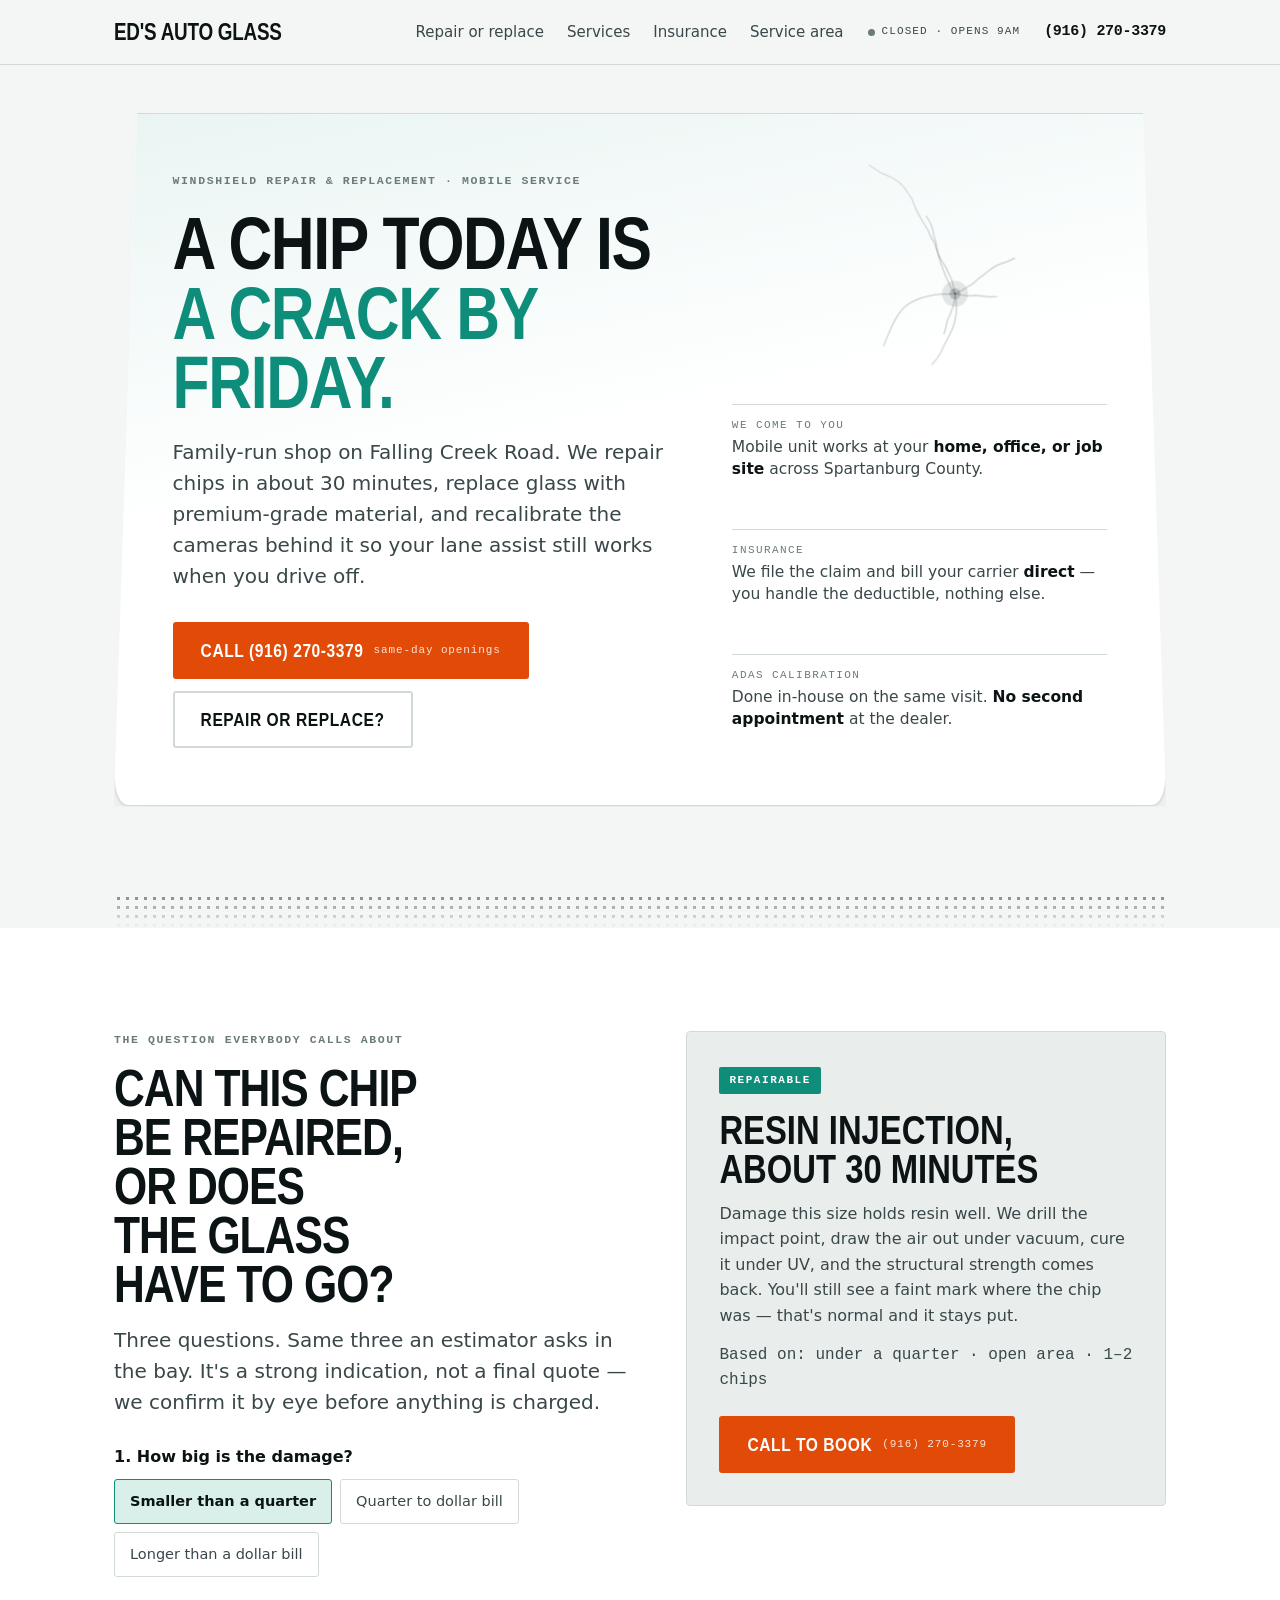
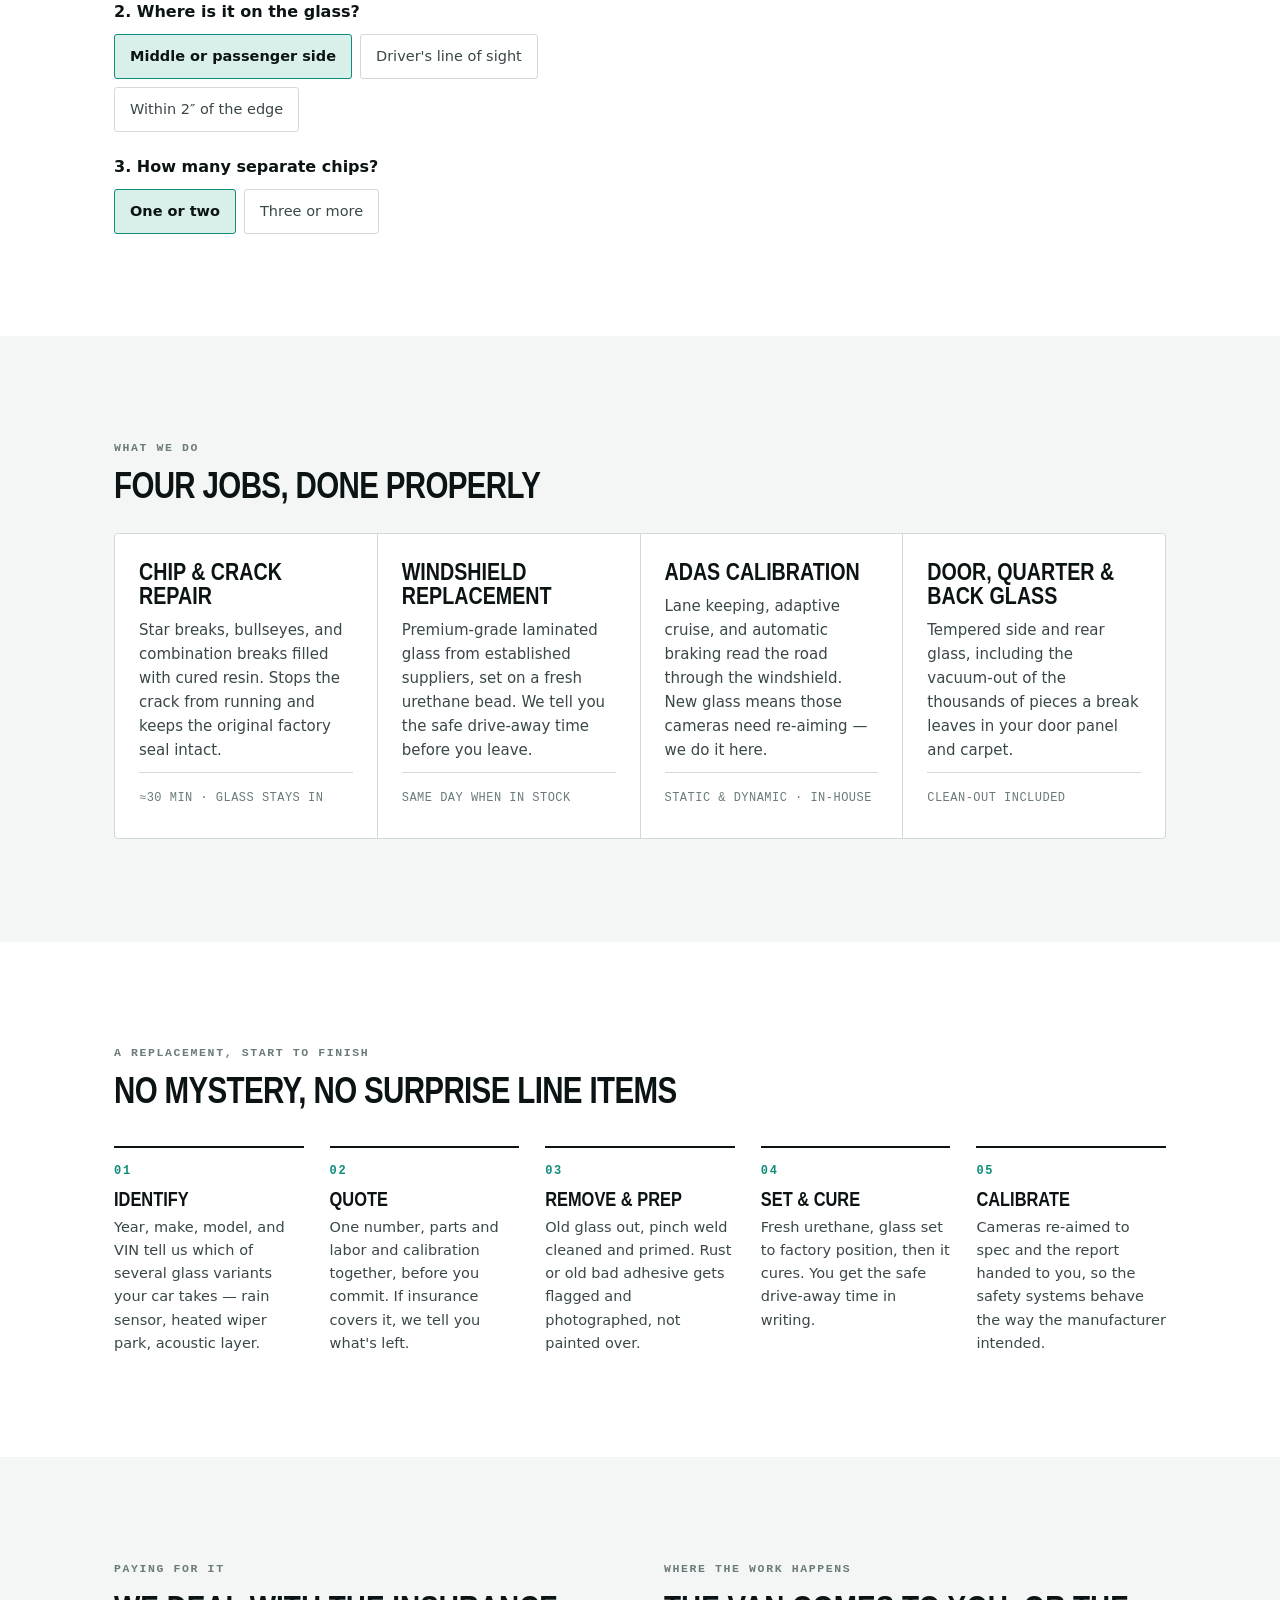
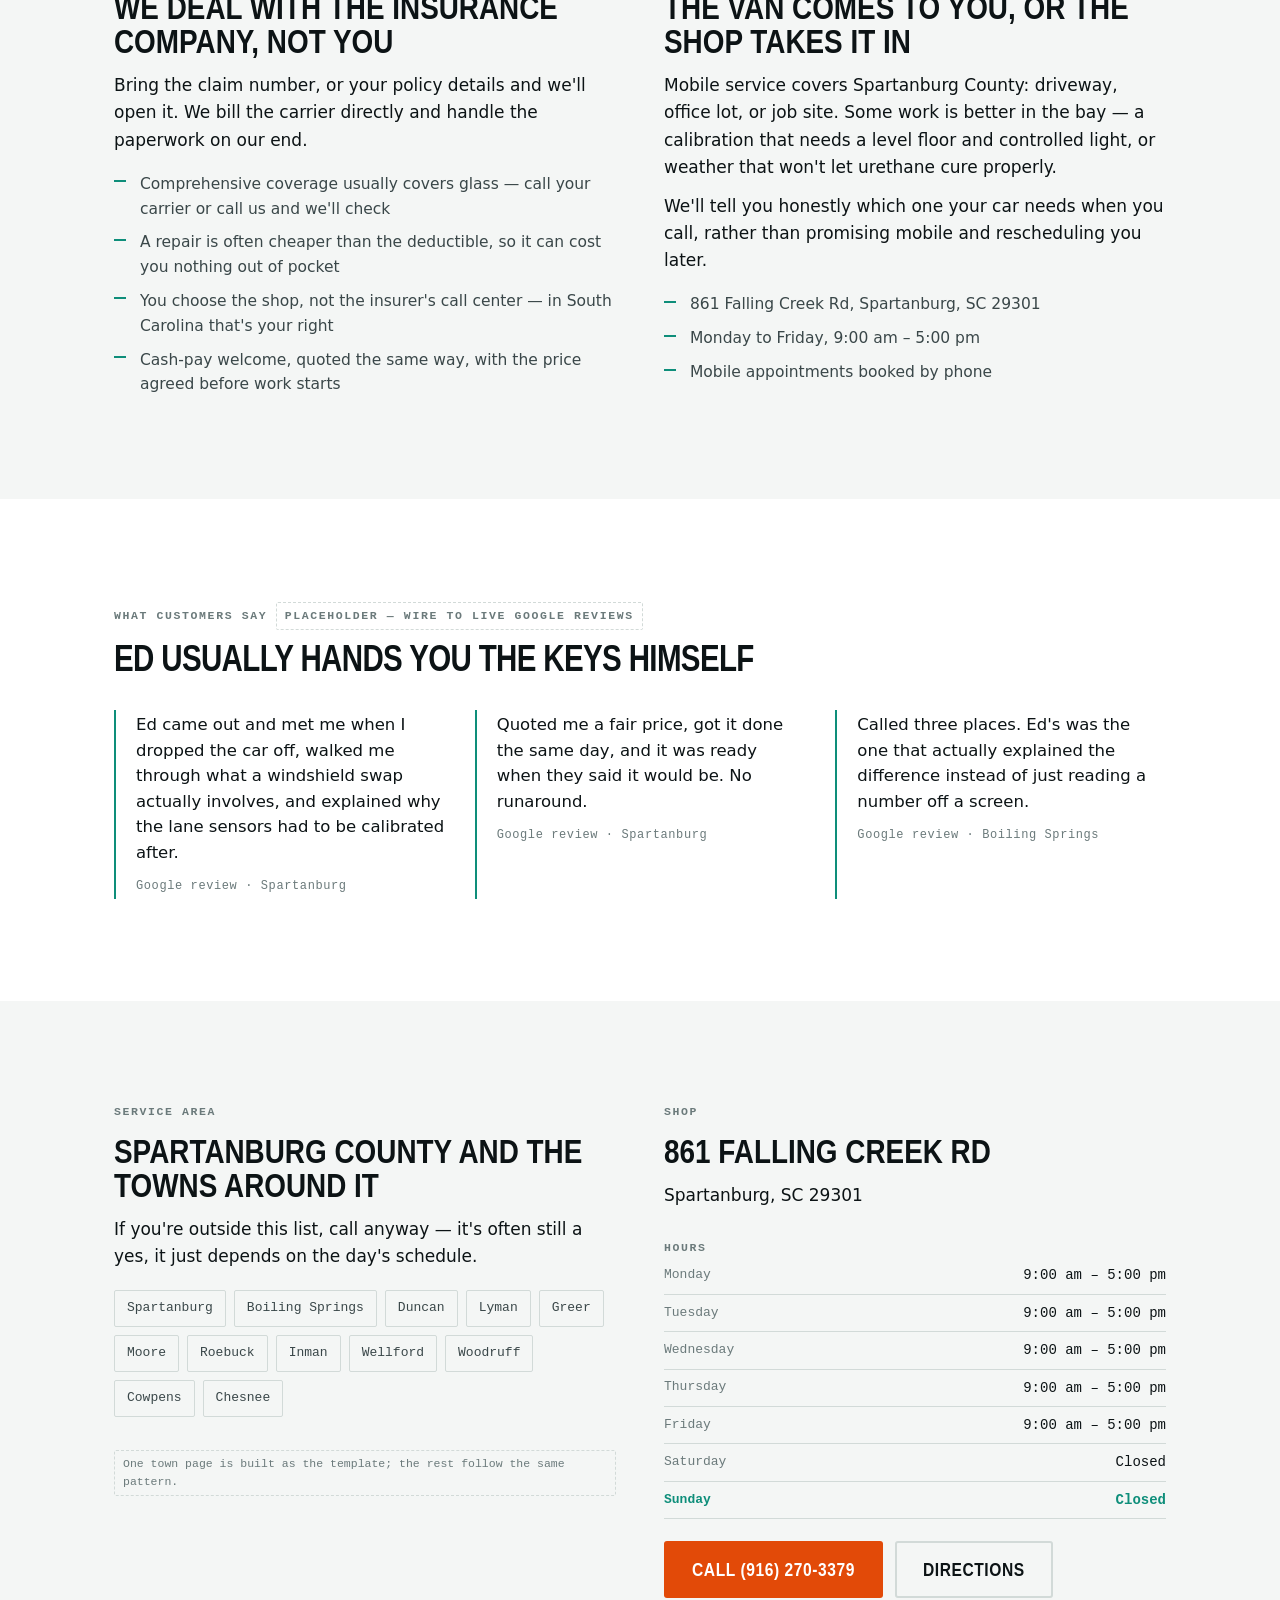
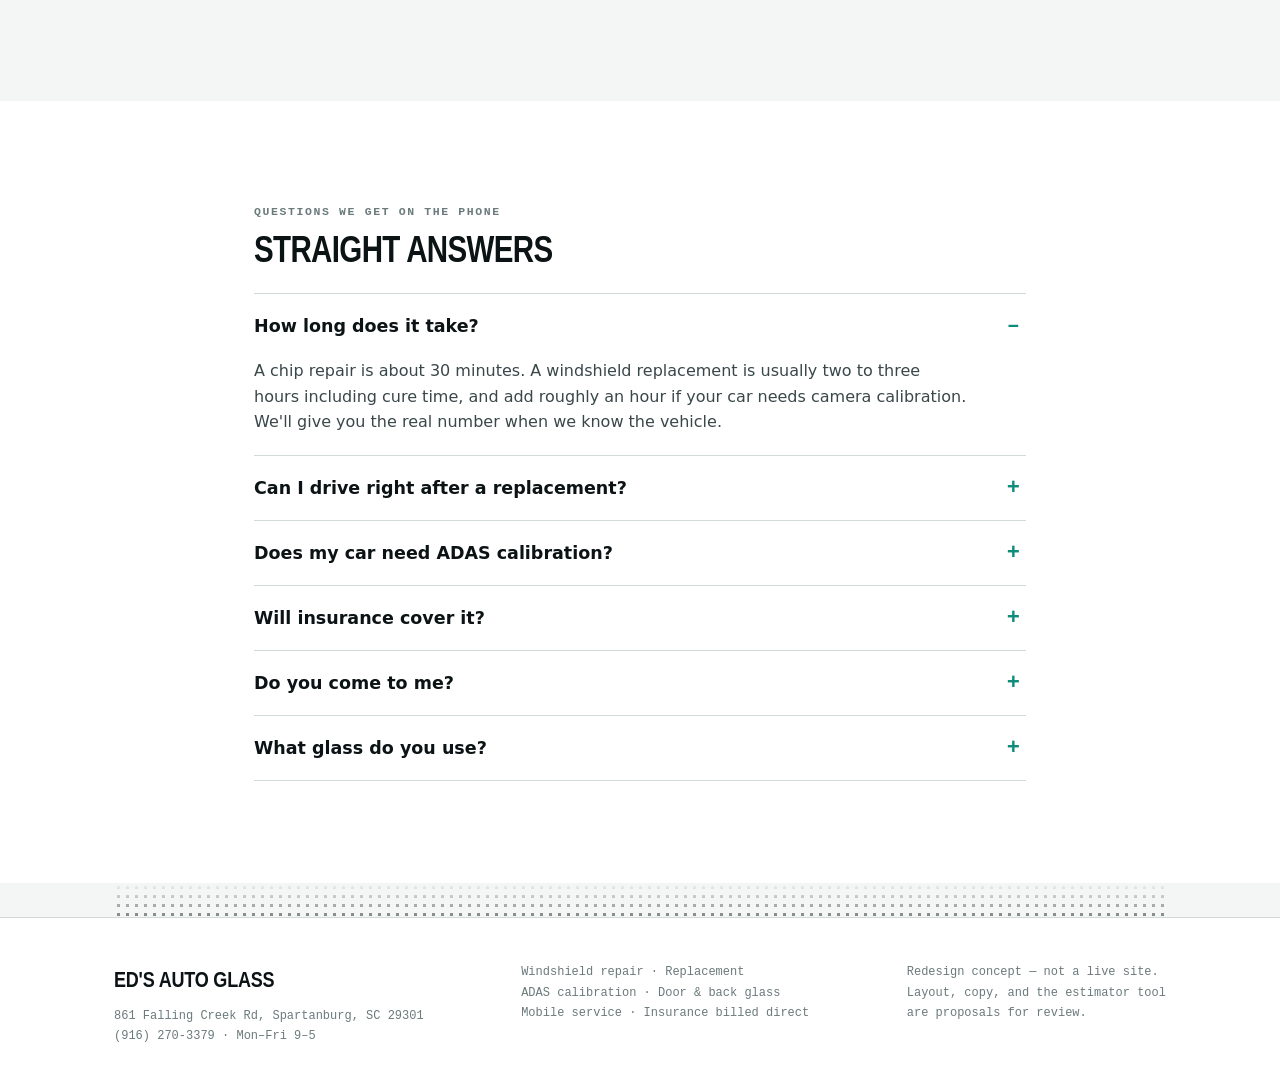
==== commit 26fb33c3: "Update phone number to (916) 270-3379 Replaces the number across both pages in every format it appea" ====
--- a/redesign/index.html
+++ b/redesign/index.html
@@ -4,7 +4,7 @@
 <meta charset="utf-8">
 <meta name="viewport" content="width=device-width, initial-scale=1">
 <title>Windshield Repair &amp; Replacement in Spartanburg, SC | Ed's Auto Glass</title>
-<meta name="description" content="Family-run auto glass shop in Spartanburg, SC. Chip repair in about 30 minutes, windshield replacement with ADAS calibration in-house, mobile service across Spartanburg County. Call (864) 435-4524.">
+<meta name="description" content="Family-run auto glass shop in Spartanburg, SC. Chip repair in about 30 minutes, windshield replacement with ADAS calibration in-house, mobile service across Spartanburg County. Call (916) 270-3379.">
 <link rel="canonical" href="https://www.edsautoglassrepair.com/">
 <meta name="theme-color" content="#0E8E7A" media="(prefers-color-scheme: light)">
 <meta name="theme-color" content="#0A1012" media="(prefers-color-scheme: dark)">
@@ -25,7 +25,7 @@
   "@id": "https://www.edsautoglassrepair.com/#shop",
   "name": "Ed's Auto Glass",
   "url": "https://www.edsautoglassrepair.com/",
-  "telephone": "+1-864-435-4524",
+  "telephone": "+1-916-270-3379",
   "address": {
     "@type": "PostalAddress",
     "streetAddress": "861 Falling Creek Rd",
@@ -106,7 +106,7 @@
       <a href="#area">Service area</a>
     </nav>
     <span class="status" id="status" data-open="no"><span class="status__dot"></span><span id="statusText">Mon–Fri 9–5</span></span>
-    <a class="topphone" href="tel:+18644354524">(864)&nbsp;435-4524</a>
+    <a class="topphone" href="tel:+19162703379">(916)&nbsp;270-3379</a>
   </div>
 </header>
 
@@ -124,7 +124,7 @@
             <h1 class="h-display t-xxl" style="margin-top:18px">A chip today is<br><em>a crack by Friday.</em></h1>
             <p class="lede" style="margin-top:20px">Family-run shop on Falling Creek Road. We repair chips in about 30 minutes, replace glass with premium-grade material, and recalibrate the cameras behind it so your lane assist still works when you drive off.</p>
             <div class="hero__cta">
-              <a class="btn btn--call" href="tel:+18644354524">Call (864) 435-4524 <span class="sub">same-day openings</span></a>
+              <a class="btn btn--call" href="tel:+19162703379">Call (916) 270-3379 <span class="sub">same-day openings</span></a>
               <a class="btn btn--ghost" href="#check">Repair or replace?</a>
             </div>
           </div>
@@ -181,7 +181,7 @@
           <h3 id="vTitle">Resin injection, about 30 minutes</h3>
           <p id="vBody">Damage this size holds resin well. We drill the impact point, draw the air out under vacuum, cure it under UV, and the structural strength comes back. You'll still see a faint mark where the chip was — that's normal and it stays put.</p>
           <p class="verdict__why" id="vWhy">Based on: under a quarter · open area · 1–2 chips</p>
-          <a class="btn btn--call" href="tel:+18644354524">Call to book <span class="sub">(864) 435-4524</span></a>
+          <a class="btn btn--call" href="tel:+19162703379">Call to book <span class="sub">(916) 270-3379</span></a>
         </aside>
       </div>
     </div>
@@ -313,7 +313,7 @@
           </tbody>
         </table>
         <div style="display:flex; gap:12px; flex-wrap:wrap; margin-top:22px">
-          <a class="btn btn--call" href="tel:+18644354524">Call (864) 435-4524</a>
+          <a class="btn btn--call" href="tel:+19162703379">Call (916) 270-3379</a>
           <a class="btn btn--ghost" href="https://maps.google.com/?q=861+Falling+Creek+Rd+Spartanburg+SC+29301">Directions</a>
         </div>
       </div>
@@ -346,7 +346,7 @@
       <span class="foot__mark">Ed's Auto Glass</span>
       <p class="foot__legal" style="margin-top:8px">
         861 Falling Creek Rd, Spartanburg, SC 29301<br>
-        <a href="tel:+18644354524" style="text-decoration:none">(864) 435-4524</a> · Mon–Fri 9–5
+        <a href="tel:+19162703379" style="text-decoration:none">(916) 270-3379</a> · Mon–Fri 9–5
       </p>
     </div>
     <p class="foot__legal">Windshield repair · Replacement<br>ADAS calibration · Door &amp; back glass<br>Mobile service · Insurance billed direct</p>
@@ -355,7 +355,7 @@
 </footer>
 
 <nav class="callbar" aria-label="Quick contact">
-  <a class="primary" href="tel:+18644354524">Call now<small>(864) 435-4524</small></a>
+  <a class="primary" href="tel:+19162703379">Call now<small>(916) 270-3379</small></a>
   <a href="#check">Repair or replace?<small>60-second check</small></a>
 </nav>
 
